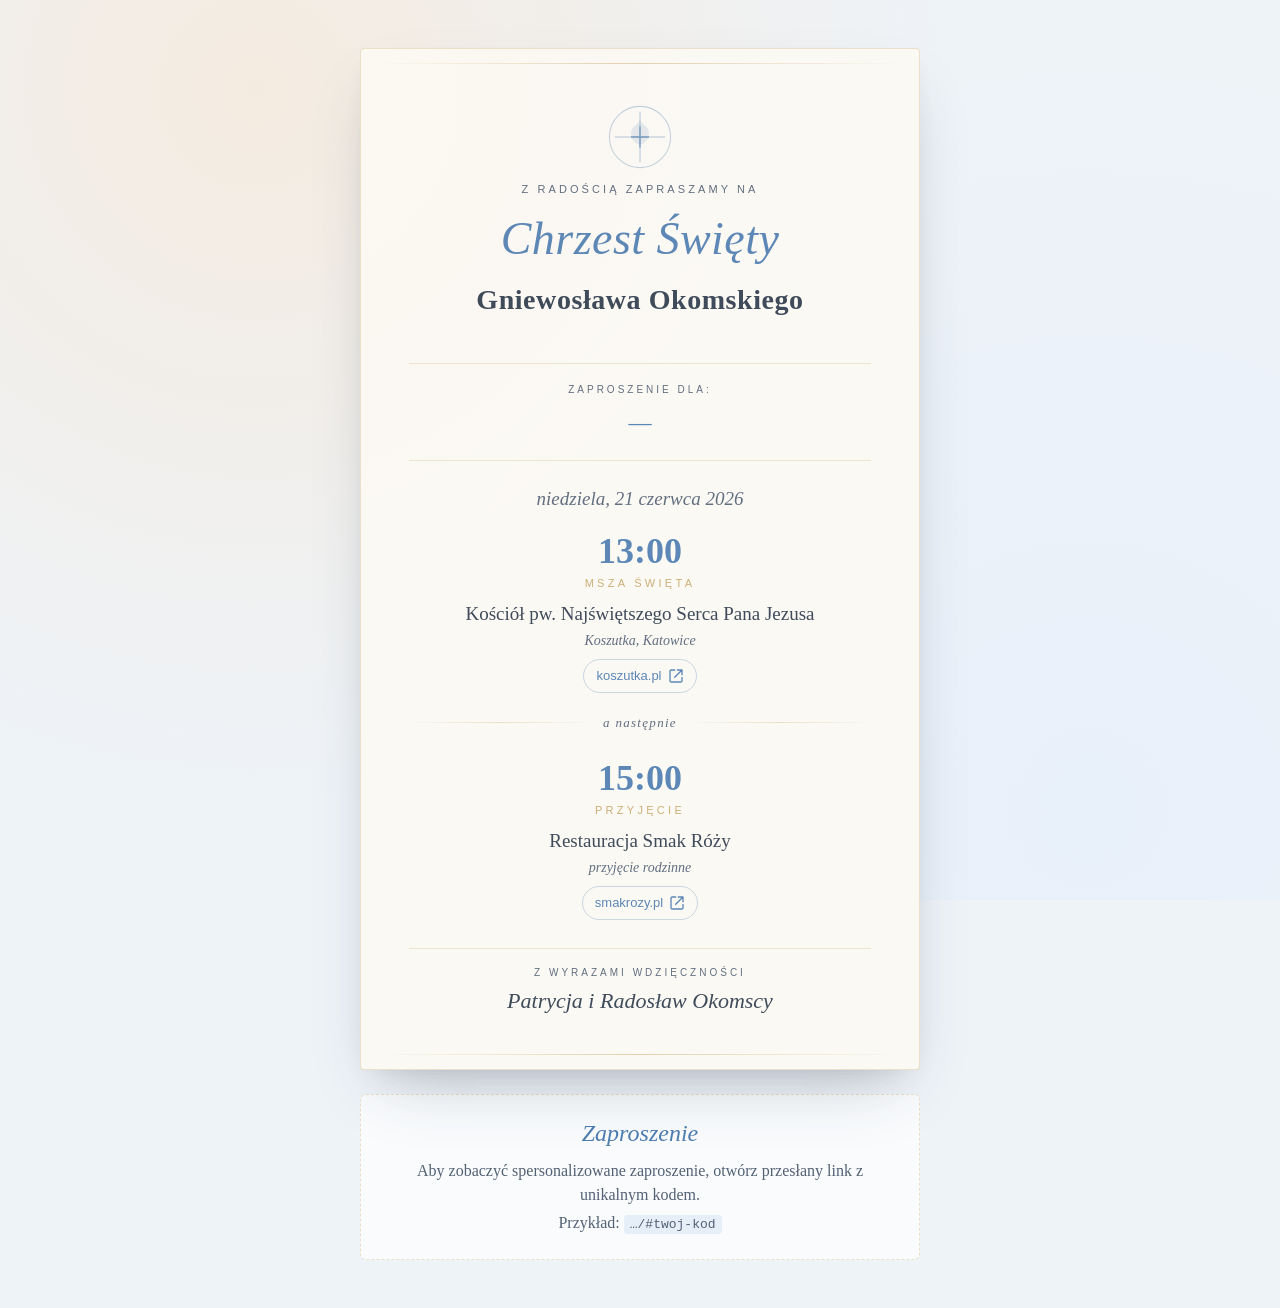
==== index.html @ 3ae0dda0 "Initial commit: PWA invitation for Gniewosław's baptism - Personalized invitation via URL hash - Off" ====
<!DOCTYPE html>
<html lang="pl">
<head>
  <meta charset="UTF-8" />
  <meta name="viewport" content="width=device-width, initial-scale=1.0, viewport-fit=cover" />
  <meta name="theme-color" content="#7aa7d9" />
  <title>Chrzest Gniewosława</title>
  <link rel="manifest" href="manifest.webmanifest" />
  <link rel="icon" type="image/svg+xml" href="icons/icon.svg" />
  <link rel="apple-touch-icon" href="icons/icon.svg" />
  <meta name="apple-mobile-web-app-capable" content="yes" />
  <meta name="apple-mobile-web-app-status-bar-style" content="default" />
  <meta name="apple-mobile-web-app-title" content="Chrzest Gniewosława" />
  <link rel="stylesheet" href="style.css" />
</head>
<body>
  <main class="card" id="card">
    <div class="card__header">
      <div class="ornament" aria-hidden="true">
        <svg viewBox="0 0 80 80" xmlns="http://www.w3.org/2000/svg">
          <circle cx="40" cy="40" r="34" fill="none" stroke="currentColor" stroke-width="1.2" opacity="0.35"/>
          <path d="M40 12 L40 68 M12 40 L68 40" stroke="currentColor" stroke-width="1" opacity="0.5"/>
          <path d="M40 22c-4 6-10 6-10 14s6 12 10 12 10-4 10-12-6-8-10-14z" fill="currentColor" opacity="0.15"/>
          <path d="M40 28v24 M30 40h20" stroke="currentColor" stroke-width="1.5" opacity="0.7"/>
        </svg>
      </div>
      <p class="eyebrow">Z radością zapraszamy na</p>
      <h1 class="title">Chrzest Święty</h1>
      <p class="childname" id="childName">Gniewosława Okomskiego</p>
    </div>

    <section class="greeting" id="greetingBlock">
      <p class="greeting__label">Zaproszenie dla:</p>
      <p class="greeting__names" id="greetingNames">—</p>
    </section>

    <section class="details">
      <div class="detail">
        <p class="detail__date" id="eventDate">niedziela, 21 czerwca 2026</p>
      </div>

      <div class="detail detail--event">
        <p class="detail__time" id="ceremonyTime">13:00</p>
        <p class="detail__kind">Msza Święta</p>
        <p class="detail__place" id="ceremonyPlace">Kościół pw. Najświętszego Serca Pana Jezusa</p>
        <p class="detail__hint" id="ceremonyHint">Koszutka, Katowice</p>
        <a class="detail__link" id="ceremonyLink" href="https://koszutka.pl/" target="_blank" rel="noopener">
          <span>koszutka.pl</span>
          <svg viewBox="0 0 24 24" width="16" height="16" aria-hidden="true"><path d="M14 3h7v7M10 14L21 3M21 14v5a2 2 0 01-2 2H5a2 2 0 01-2-2V5a2 2 0 012-2h5" fill="none" stroke="currentColor" stroke-width="2" stroke-linecap="round" stroke-linejoin="round"/></svg>
        </a>
      </div>

      <div class="divider" aria-hidden="true">
        <span></span><em>a następnie</em><span></span>
      </div>

      <div class="detail detail--event">
        <p class="detail__time" id="receptionTime">15:00</p>
        <p class="detail__kind">Przyjęcie</p>
        <p class="detail__place" id="receptionPlace">Restauracja Smak Róży</p>
        <p class="detail__hint" id="receptionHint">przyjęcie rodzinne</p>
        <a class="detail__link" id="receptionLink" href="https://smakrozy.pl/" target="_blank" rel="noopener">
          <span>smakrozy.pl</span>
          <svg viewBox="0 0 24 24" width="16" height="16" aria-hidden="true"><path d="M14 3h7v7M10 14L21 3M21 14v5a2 2 0 01-2 2H5a2 2 0 01-2-2V5a2 2 0 012-2h5" fill="none" stroke="currentColor" stroke-width="2" stroke-linecap="round" stroke-linejoin="round"/></svg>
        </a>
      </div>
    </section>

    <footer class="card__footer">
      <p class="parents">z wyrazami wdzięczności</p>
      <p class="parents__names" id="parentsNames">Patrycja i Radosław Okomscy</p>
    </footer>
  </main>

  <section class="missing" id="missingBlock" hidden>
    <div class="missing__inner">
      <h2>Zaproszenie</h2>
      <p>Aby zobaczyć spersonalizowane zaproszenie, otwórz przesłany link z unikalnym kodem.</p>
      <p class="missing__hint">Przykład: <code>…/#twoj-kod</code></p>
    </div>
  </section>

  <div class="offline-pill" id="offlinePill" hidden>Tryb offline</div>

  <script src="app.js"></script>
</body>
</html>
---- style.css ----
:root {
  --bg: #eef3f8;
  --bg-grad-a: #f4ebe0;
  --bg-grad-b: #e8f0fa;
  --ink: #2d3a4a;
  --ink-soft: #536174;
  --accent: #7aa7d9;
  --accent-deep: #4d7cb0;
  --gold: #c9a96b;
  --paper: #fdfaf4;
  --paper-edge: rgba(201, 169, 107, 0.35);
  --shadow: 0 30px 60px -25px rgba(45, 58, 74, 0.35),
            0 10px 25px -15px rgba(45, 58, 74, 0.2);
}

* { box-sizing: border-box; }

html, body {
  margin: 0;
  padding: 0;
  min-height: 100%;
}

body {
  font-family: "Cormorant Garamond", "EB Garamond", Georgia, "Times New Roman", serif;
  color: var(--ink);
  background:
    radial-gradient(circle at 20% 10%, var(--bg-grad-a) 0%, transparent 55%),
    radial-gradient(circle at 85% 90%, var(--bg-grad-b) 0%, transparent 55%),
    var(--bg);
  background-attachment: fixed;
  min-height: 100vh;
  display: flex;
  flex-direction: column;
  align-items: center;
  padding: clamp(16px, 4vw, 48px) clamp(12px, 4vw, 32px);
  line-height: 1.5;
  -webkit-font-smoothing: antialiased;
}

.card {
  width: 100%;
  max-width: 560px;
  background: var(--paper);
  border-radius: 4px;
  padding: clamp(28px, 6vw, 52px) clamp(22px, 5vw, 48px);
  box-shadow: var(--shadow);
  border: 1px solid var(--paper-edge);
  position: relative;
  overflow: hidden;
}

.card::before,
.card::after {
  content: "";
  position: absolute;
  left: 16px;
  right: 16px;
  height: 1px;
  background: linear-gradient(90deg, transparent, var(--gold), transparent);
  opacity: 0.55;
}
.card::before { top: 14px; }
.card::after { bottom: 14px; }

.card__header {
  text-align: center;
  padding-bottom: 18px;
}

.ornament {
  color: var(--accent-deep);
  width: 72px;
  height: 72px;
  margin: 0 auto 8px;
}
.ornament svg { width: 100%; height: 100%; display: block; }

.eyebrow {
  font-family: "Helvetica Neue", Arial, sans-serif;
  text-transform: uppercase;
  letter-spacing: 0.28em;
  font-size: 11px;
  color: var(--ink-soft);
  margin: 4px 0 6px;
}

.title {
  font-size: clamp(34px, 7vw, 46px);
  font-weight: 500;
  font-style: italic;
  margin: 0 0 6px;
  color: var(--accent-deep);
  letter-spacing: 0.01em;
}

.childname {
  font-size: clamp(22px, 5vw, 28px);
  font-weight: 600;
  letter-spacing: 0.02em;
  margin: 0;
  color: var(--ink);
}

.greeting {
  text-align: center;
  margin: 24px auto 8px;
  padding: 18px 16px;
  border-top: 1px solid rgba(201, 169, 107, 0.3);
  border-bottom: 1px solid rgba(201, 169, 107, 0.3);
}

.greeting__label {
  font-family: "Helvetica Neue", Arial, sans-serif;
  font-size: 10px;
  text-transform: uppercase;
  letter-spacing: 0.3em;
  color: var(--ink-soft);
  margin: 0 0 6px;
}

.greeting__names {
  font-style: italic;
  font-size: clamp(20px, 4.5vw, 26px);
  margin: 0;
  color: var(--accent-deep);
}

.details { margin-top: 18px; }

.detail {
  text-align: center;
  padding: 6px 0;
}

.detail--event { padding: 14px 0 6px; }

.detail__date {
  font-size: clamp(16px, 3.8vw, 19px);
  font-style: italic;
  color: var(--ink-soft);
  margin: 0;
}

.detail__time {
  font-size: clamp(28px, 6vw, 36px);
  font-weight: 600;
  color: var(--accent-deep);
  margin: 0;
  line-height: 1;
}

.detail__kind {
  font-family: "Helvetica Neue", Arial, sans-serif;
  font-size: 11px;
  letter-spacing: 0.3em;
  text-transform: uppercase;
  color: var(--gold);
  margin: 6px 0 8px;
}

.detail__place {
  font-size: clamp(16px, 3.8vw, 19px);
  margin: 0;
  color: var(--ink);
}

.detail__hint {
  font-size: 14px;
  color: var(--ink-soft);
  font-style: italic;
  margin: 2px 0 8px;
}

.detail__link {
  display: inline-flex;
  align-items: center;
  gap: 6px;
  font-family: "Helvetica Neue", Arial, sans-serif;
  font-size: 13px;
  color: var(--accent-deep);
  text-decoration: none;
  padding: 6px 12px;
  border: 1px solid rgba(77, 124, 176, 0.3);
  border-radius: 999px;
  transition: background 0.2s, color 0.2s;
}
.detail__link:hover {
  background: var(--accent);
  color: #fff;
  border-color: var(--accent);
}

.divider {
  display: flex;
  align-items: center;
  gap: 12px;
  margin: 14px 0;
  color: var(--ink-soft);
}
.divider span {
  flex: 1;
  height: 1px;
  background: linear-gradient(90deg, transparent, var(--paper-edge), transparent);
}
.divider em {
  font-style: italic;
  font-size: 13px;
  letter-spacing: 0.1em;
  color: var(--ink-soft);
}

.card__footer {
  margin-top: 22px;
  text-align: center;
  padding-top: 16px;
  border-top: 1px solid rgba(201, 169, 107, 0.3);
}

.parents {
  font-family: "Helvetica Neue", Arial, sans-serif;
  font-size: 10px;
  text-transform: uppercase;
  letter-spacing: 0.3em;
  color: var(--ink-soft);
  margin: 0 0 4px;
}

.parents__names {
  font-style: italic;
  font-size: clamp(18px, 4vw, 22px);
  margin: 0;
  color: var(--ink);
}

.missing {
  width: 100%;
  max-width: 560px;
  margin-top: 24px;
  padding: 20px;
  background: rgba(255, 255, 255, 0.65);
  border: 1px dashed var(--paper-edge);
  border-radius: 6px;
  text-align: center;
}
.missing h2 {
  font-style: italic;
  font-weight: 500;
  margin: 0 0 8px;
  color: var(--accent-deep);
}
.missing p { margin: 4px 0; color: var(--ink-soft); }
.missing code {
  background: rgba(122, 167, 217, 0.15);
  padding: 2px 6px;
  border-radius: 4px;
  font-size: 13px;
}

.offline-pill {
  position: fixed;
  top: 12px;
  right: 12px;
  background: rgba(45, 58, 74, 0.85);
  color: #fff;
  font-family: "Helvetica Neue", Arial, sans-serif;
  font-size: 11px;
  letter-spacing: 0.15em;
  text-transform: uppercase;
  padding: 6px 10px;
  border-radius: 999px;
  backdrop-filter: blur(6px);
  z-index: 10;
}

body.personalized .missing { display: none; }
body:not(.personalized) .card { opacity: 0.9; }

@media (prefers-color-scheme: dark) {
  :root {
    --bg: #1a212b;
    --bg-grad-a: #2a2b36;
    --bg-grad-b: #1f2a38;
    --paper: #f8f2e7;
  }
}

@media print {
  body { background: #fff; }
  .offline-pill, .missing { display: none !important; }
  .card { box-shadow: none; border: 1px solid #ccc; }
}
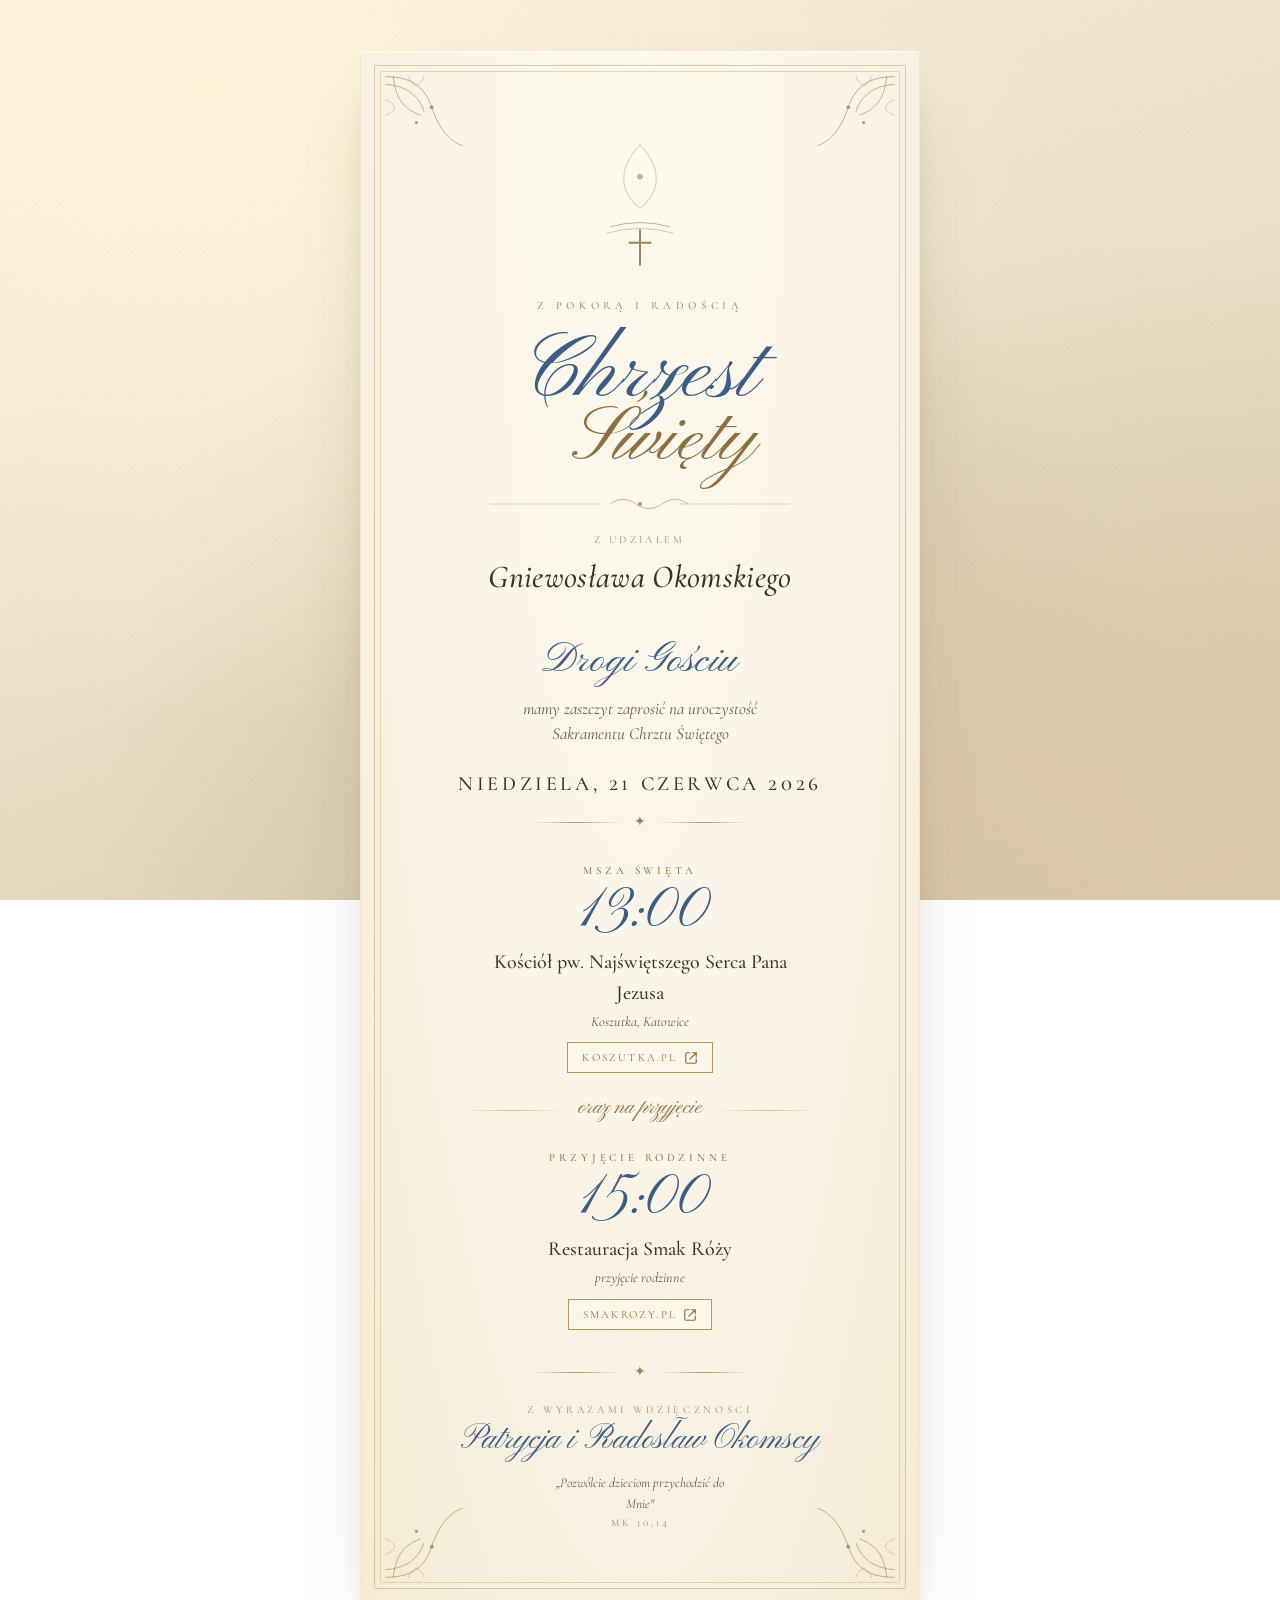
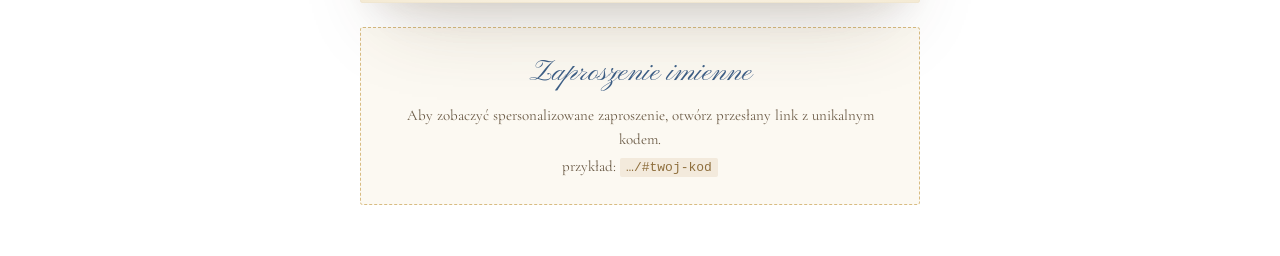
==== commit 9ff6b86e: "Elegant baptism card redesign - Pinyon Script calligraphy for main titles and greeting - Cormorant G" ====
--- a/index.html
+++ b/index.html
@@ -3,7 +3,7 @@
 <head>
   <meta charset="UTF-8" />
   <meta name="viewport" content="width=device-width, initial-scale=1.0, viewport-fit=cover" />
-  <meta name="theme-color" content="#7aa7d9" />
+  <meta name="theme-color" content="#eadfc8" />
   <title>Chrzest Gniewosława</title>
   <link rel="manifest" href="manifest.webmanifest" />
   <link rel="icon" type="image/svg+xml" href="icons/icon.svg" />
@@ -11,76 +11,142 @@
   <meta name="apple-mobile-web-app-capable" content="yes" />
   <meta name="apple-mobile-web-app-status-bar-style" content="default" />
   <meta name="apple-mobile-web-app-title" content="Chrzest Gniewosława" />
+
+  <link rel="preconnect" href="https://fonts.googleapis.com" />
+  <link rel="preconnect" href="https://fonts.gstatic.com" crossorigin />
+  <link
+    href="https://fonts.googleapis.com/css2?family=Cormorant+Garamond:ital,wght@0,300;0,400;0,500;0,600;1,400;1,500&family=Pinyon+Script&family=Cormorant+SC:wght@400;500;600&display=swap"
+    rel="stylesheet"
+  />
+
   <link rel="stylesheet" href="style.css" />
 </head>
 <body>
-  <main class="card" id="card">
-    <div class="card__header">
-      <div class="ornament" aria-hidden="true">
-        <svg viewBox="0 0 80 80" xmlns="http://www.w3.org/2000/svg">
-          <circle cx="40" cy="40" r="34" fill="none" stroke="currentColor" stroke-width="1.2" opacity="0.35"/>
-          <path d="M40 12 L40 68 M12 40 L68 40" stroke="currentColor" stroke-width="1" opacity="0.5"/>
-          <path d="M40 22c-4 6-10 6-10 14s6 12 10 12 10-4 10-12-6-8-10-14z" fill="currentColor" opacity="0.15"/>
-          <path d="M40 28v24 M30 40h20" stroke="currentColor" stroke-width="1.5" opacity="0.7"/>
+  <main class="invitation">
+    <article class="card" id="card">
+      <svg class="corner corner--tl" viewBox="0 0 120 120" aria-hidden="true">
+        <use href="#corner-flourish"/>
+      </svg>
+      <svg class="corner corner--tr" viewBox="0 0 120 120" aria-hidden="true">
+        <use href="#corner-flourish"/>
+      </svg>
+      <svg class="corner corner--bl" viewBox="0 0 120 120" aria-hidden="true">
+        <use href="#corner-flourish"/>
+      </svg>
+      <svg class="corner corner--br" viewBox="0 0 120 120" aria-hidden="true">
+        <use href="#corner-flourish"/>
+      </svg>
+
+      <header class="card__header">
+        <svg class="monogram" viewBox="0 0 140 180" aria-hidden="true">
+          <g fill="none" stroke="currentColor" stroke-width="1.2" stroke-linecap="round">
+            <path d="M70 12 C 44 38, 44 68, 70 88 C 96 68, 96 38, 70 12 Z" opacity="0.35"/>
+            <circle cx="70" cy="50" r="3" fill="currentColor" opacity="0.5"/>
+            <path d="M35 110 Q 70 100 105 110" opacity="0.5"/>
+            <path d="M30 118 Q 70 106 110 118" opacity="0.35"/>
+          </g>
+          <g transform="translate(70 135)" fill="currentColor" opacity="0.85">
+            <rect x="-1.2" y="-22" width="2.4" height="44" rx="1"/>
+            <rect x="-14" y="-7" width="28" height="2.4" rx="1"/>
+          </g>
         </svg>
-      </div>
-      <p class="eyebrow">Z radością zapraszamy na</p>
-      <h1 class="title">Chrzest Święty</h1>
-      <p class="childname" id="childName">Gniewosława Okomskiego</p>
-    </div>
+        <p class="eyebrow">z pokorą i radością</p>
+        <h1 class="title">
+          <span class="title__line1">Chrzest</span>
+          <span class="title__line2">Święty</span>
+        </h1>
+        <div class="filigree" aria-hidden="true">
+          <svg viewBox="0 0 300 24">
+            <path d="M0 12 H110 M190 12 H300" stroke="currentColor" stroke-width="0.8" fill="none" opacity="0.55"/>
+            <path d="M120 12 C 128 6, 138 6, 146 12 C 154 18, 164 18, 172 12 C 180 6, 190 6, 198 12" stroke="currentColor" stroke-width="0.8" fill="none" opacity="0.8"/>
+            <circle cx="150" cy="12" r="2" fill="currentColor"/>
+          </svg>
+        </div>
+        <p class="childname">
+          <span class="childname__label">z udziałem</span>
+          <span class="childname__name" id="childName">Gniewosława Okomskiego</span>
+        </p>
+      </header>
 
-    <section class="greeting" id="greetingBlock">
-      <p class="greeting__label">Zaproszenie dla:</p>
-      <p class="greeting__names" id="greetingNames">—</p>
-    </section>
+      <section class="greeting" id="greetingBlock">
+        <p class="greeting__script" id="greetingText">—</p>
+        <p class="greeting__subtitle">mamy zaszczyt zaprosić na uroczystość Sakramentu Chrztu Świętego</p>
+      </section>
 
-    <section class="details">
-      <div class="detail">
+      <section class="details">
         <p class="detail__date" id="eventDate">niedziela, 21 czerwca 2026</p>
-      </div>
 
-      <div class="detail detail--event">
-        <p class="detail__time" id="ceremonyTime">13:00</p>
-        <p class="detail__kind">Msza Święta</p>
-        <p class="detail__place" id="ceremonyPlace">Kościół pw. Najświętszego Serca Pana Jezusa</p>
-        <p class="detail__hint" id="ceremonyHint">Koszutka, Katowice</p>
-        <a class="detail__link" id="ceremonyLink" href="https://koszutka.pl/" target="_blank" rel="noopener">
-          <span>koszutka.pl</span>
-          <svg viewBox="0 0 24 24" width="16" height="16" aria-hidden="true"><path d="M14 3h7v7M10 14L21 3M21 14v5a2 2 0 01-2 2H5a2 2 0 01-2-2V5a2 2 0 012-2h5" fill="none" stroke="currentColor" stroke-width="2" stroke-linecap="round" stroke-linejoin="round"/></svg>
-        </a>
-      </div>
+        <div class="card__ornament-row" aria-hidden="true">
+          <span class="card__ornament-line"></span>
+          <span class="card__ornament-mark">✦</span>
+          <span class="card__ornament-line"></span>
+        </div>
 
-      <div class="divider" aria-hidden="true">
-        <span></span><em>a następnie</em><span></span>
-      </div>
+        <div class="detail detail--event">
+          <p class="detail__kind">Msza Święta</p>
+          <p class="detail__time" id="ceremonyTime">13:00</p>
+          <p class="detail__place" id="ceremonyPlace">Kościół pw. Najświętszego Serca Pana Jezusa</p>
+          <p class="detail__hint" id="ceremonyHint">Koszutka, Katowice</p>
+          <a class="detail__link" id="ceremonyLink" href="https://koszutka.pl/" target="_blank" rel="noopener">
+            <span>koszutka.pl</span>
+            <svg viewBox="0 0 24 24" width="14" height="14" aria-hidden="true"><path d="M14 3h7v7M10 14L21 3M21 14v5a2 2 0 01-2 2H5a2 2 0 01-2-2V5a2 2 0 012-2h5" fill="none" stroke="currentColor" stroke-width="2" stroke-linecap="round" stroke-linejoin="round"/></svg>
+          </a>
+        </div>
 
-      <div class="detail detail--event">
-        <p class="detail__time" id="receptionTime">15:00</p>
-        <p class="detail__kind">Przyjęcie</p>
-        <p class="detail__place" id="receptionPlace">Restauracja Smak Róży</p>
-        <p class="detail__hint" id="receptionHint">przyjęcie rodzinne</p>
-        <a class="detail__link" id="receptionLink" href="https://smakrozy.pl/" target="_blank" rel="noopener">
-          <span>smakrozy.pl</span>
-          <svg viewBox="0 0 24 24" width="16" height="16" aria-hidden="true"><path d="M14 3h7v7M10 14L21 3M21 14v5a2 2 0 01-2 2H5a2 2 0 01-2-2V5a2 2 0 012-2h5" fill="none" stroke="currentColor" stroke-width="2" stroke-linecap="round" stroke-linejoin="round"/></svg>
-        </a>
+        <div class="divider" aria-hidden="true">
+          <span></span><em>oraz na przyjęcie</em><span></span>
+        </div>
+
+        <div class="detail detail--event">
+          <p class="detail__kind">Przyjęcie rodzinne</p>
+          <p class="detail__time" id="receptionTime">15:00</p>
+          <p class="detail__place" id="receptionPlace">Restauracja Smak Róży</p>
+          <p class="detail__hint" id="receptionHint">poczęstunek i wspólna celebracja</p>
+          <a class="detail__link" id="receptionLink" href="https://smakrozy.pl/" target="_blank" rel="noopener">
+            <span>smakrozy.pl</span>
+            <svg viewBox="0 0 24 24" width="14" height="14" aria-hidden="true"><path d="M14 3h7v7M10 14L21 3M21 14v5a2 2 0 01-2 2H5a2 2 0 01-2-2V5a2 2 0 012-2h5" fill="none" stroke="currentColor" stroke-width="2" stroke-linecap="round" stroke-linejoin="round"/></svg>
+          </a>
+        </div>
+      </section>
+
+      <footer class="card__footer">
+        <div class="card__ornament-row" aria-hidden="true">
+          <span class="card__ornament-line"></span>
+          <span class="card__ornament-mark">✦</span>
+          <span class="card__ornament-line"></span>
+        </div>
+        <p class="parents__label">z wyrazami wdzięczności</p>
+        <p class="parents__names" id="parentsNames">Patrycja i Radosław Okomscy</p>
+        <p class="parents__verse">„Pozwólcie dzieciom przychodzić do Mnie" <span class="parents__ref">Mk 10,14</span></p>
+      </footer>
+    </article>
+
+    <section class="missing" id="missingBlock" hidden>
+      <div class="missing__inner">
+        <h2>Zaproszenie imienne</h2>
+        <p>Aby zobaczyć spersonalizowane zaproszenie, otwórz przesłany link z unikalnym kodem.</p>
+        <p class="missing__hint">przykład: <code>…/#twoj-kod</code></p>
       </div>
     </section>
-
-    <footer class="card__footer">
-      <p class="parents">z wyrazami wdzięczności</p>
-      <p class="parents__names" id="parentsNames">Patrycja i Radosław Okomscy</p>
-    </footer>
   </main>
 
-  <section class="missing" id="missingBlock" hidden>
-    <div class="missing__inner">
-      <h2>Zaproszenie</h2>
-      <p>Aby zobaczyć spersonalizowane zaproszenie, otwórz przesłany link z unikalnym kodem.</p>
-      <p class="missing__hint">Przykład: <code>…/#twoj-kod</code></p>
-    </div>
-  </section>
+  <div class="offline-pill" id="offlinePill" hidden>tryb offline</div>
 
-  <div class="offline-pill" id="offlinePill" hidden>Tryb offline</div>
+  <svg width="0" height="0" style="position:absolute" aria-hidden="true">
+    <defs>
+      <symbol id="corner-flourish" viewBox="0 0 120 120">
+        <g fill="none" stroke="currentColor" stroke-width="0.9" stroke-linecap="round">
+          <path d="M10 10 C 40 10, 60 20, 70 50 C 80 80, 95 95, 110 100"/>
+          <path d="M10 20 C 35 22, 52 32, 60 55"/>
+          <path d="M20 10 C 22 35, 32 52, 55 60"/>
+          <circle cx="70" cy="50" r="2" fill="currentColor"/>
+          <circle cx="50" cy="70" r="1.5" fill="currentColor"/>
+          <path d="M10 40 Q 18 42, 22 50 Q 18 58, 10 60" opacity="0.6"/>
+          <path d="M40 10 Q 42 18, 50 22 Q 58 18, 60 10" opacity="0.6"/>
+        </g>
+      </symbol>
+    </defs>
+  </svg>
 
   <script src="app.js"></script>
 </body>
--- a/style.css
+++ b/style.css
@@ -1,292 +1,453 @@
 :root {
-  --bg: #eef3f8;
-  --bg-grad-a: #f4ebe0;
-  --bg-grad-b: #e8f0fa;
-  --ink: #2d3a4a;
-  --ink-soft: #536174;
-  --accent: #7aa7d9;
-  --accent-deep: #4d7cb0;
-  --gold: #c9a96b;
-  --paper: #fdfaf4;
-  --paper-edge: rgba(201, 169, 107, 0.35);
-  --shadow: 0 30px 60px -25px rgba(45, 58, 74, 0.35),
-            0 10px 25px -15px rgba(45, 58, 74, 0.2);
+  --paper: #fbf5e9;
+  --paper-edge: #f0e6d0;
+  --paper-shadow: rgba(76, 56, 28, 0.22);
+  --ink: #3b3227;
+  --ink-soft: #6b5b46;
+  --ink-faint: #9b8b72;
+  --gold: #b9955c;
+  --gold-deep: #8f6f3d;
+  --gold-light: #d8bc82;
+  --accent: #6d8cb5;
+  --accent-deep: #3c5e86;
+  --stage-a: #d8c9a8;
+  --stage-b: #eadfc8;
+  --stage-c: #f5ecd8;
+
+  --font-script: "Pinyon Script", "Great Vibes", "Allura", "Segoe Script", cursive;
+  --font-serif: "Cormorant Garamond", "EB Garamond", Georgia, "Times New Roman", serif;
+  --font-smallcaps: "Cormorant SC", "Cormorant Garamond", Georgia, serif;
 }
 
 * { box-sizing: border-box; }
 
-html, body {
-  margin: 0;
-  padding: 0;
-  min-height: 100%;
-}
+html, body { margin: 0; padding: 0; min-height: 100%; }
 
 body {
-  font-family: "Cormorant Garamond", "EB Garamond", Georgia, "Times New Roman", serif;
+  font-family: var(--font-serif);
   color: var(--ink);
   background:
-    radial-gradient(circle at 20% 10%, var(--bg-grad-a) 0%, transparent 55%),
-    radial-gradient(circle at 85% 90%, var(--bg-grad-b) 0%, transparent 55%),
-    var(--bg);
+    radial-gradient(ellipse at 15% 12%, rgba(255, 244, 218, 0.9) 0%, transparent 55%),
+    radial-gradient(ellipse at 85% 88%, rgba(217, 198, 165, 0.7) 0%, transparent 50%),
+    radial-gradient(ellipse at 50% 100%, rgba(169, 148, 110, 0.3) 0%, transparent 60%),
+    linear-gradient(160deg, var(--stage-c) 0%, var(--stage-b) 50%, var(--stage-a) 100%);
   background-attachment: fixed;
   min-height: 100vh;
   display: flex;
   flex-direction: column;
   align-items: center;
-  padding: clamp(16px, 4vw, 48px) clamp(12px, 4vw, 32px);
-  line-height: 1.5;
+  justify-content: flex-start;
+  padding: clamp(16px, 4vw, 56px) clamp(12px, 4vw, 36px);
+  line-height: 1.55;
   -webkit-font-smoothing: antialiased;
+  font-size: 17px;
+}
+
+body::before {
+  content: "";
+  position: fixed;
+  inset: 0;
+  pointer-events: none;
+  background-image:
+    radial-gradient(rgba(120, 90, 50, 0.04) 1px, transparent 1px),
+    radial-gradient(rgba(120, 90, 50, 0.03) 1px, transparent 1px);
+  background-size: 24px 24px, 18px 18px;
+  background-position: 0 0, 12px 12px;
+  mix-blend-mode: multiply;
+  opacity: 0.5;
+  z-index: 0;
+}
+
+.invitation {
+  position: relative;
+  z-index: 1;
+  width: 100%;
+  display: flex;
+  flex-direction: column;
+  align-items: center;
 }
 
 .card {
+  position: relative;
   width: 100%;
   max-width: 560px;
-  background: var(--paper);
-  border-radius: 4px;
-  padding: clamp(28px, 6vw, 52px) clamp(22px, 5vw, 48px);
-  box-shadow: var(--shadow);
-  border: 1px solid var(--paper-edge);
-  position: relative;
+  background:
+    radial-gradient(ellipse at 50% 0%, #fdf9ed 0%, var(--paper) 45%, #f4ead4 100%);
+  border-radius: 3px;
+  padding: clamp(44px, 8vw, 72px) clamp(28px, 7vw, 60px);
+  box-shadow:
+    0 1px 0 rgba(255, 255, 255, 0.9) inset,
+    0 0 0 1px var(--paper-edge) inset,
+    0 40px 80px -30px var(--paper-shadow),
+    0 18px 40px -20px rgba(76, 56, 28, 0.18);
   overflow: hidden;
 }
 
-.card::before,
+.card::before {
+  content: "";
+  position: absolute;
+  inset: 14px;
+  border: 1px solid var(--gold);
+  opacity: 0.45;
+  pointer-events: none;
+  border-radius: 2px;
+}
 .card::after {
   content: "";
   position: absolute;
-  left: 16px;
-  right: 16px;
+  inset: 20px;
+  border: 0.5px solid var(--gold-light);
+  opacity: 0.55;
+  pointer-events: none;
+  border-radius: 1px;
+}
+
+.corner {
+  position: absolute;
+  width: clamp(56px, 12vw, 92px);
+  height: clamp(56px, 12vw, 92px);
+  color: var(--gold-deep);
+  opacity: 0.75;
+  pointer-events: none;
+}
+.corner--tl { top: 18px; left: 18px; }
+.corner--tr { top: 18px; right: 18px; transform: scaleX(-1); }
+.corner--bl { bottom: 18px; left: 18px; transform: scaleY(-1); }
+.corner--br { bottom: 18px; right: 18px; transform: scale(-1, -1); }
+
+.card__header {
+  text-align: center;
+  padding-top: 12px;
+  padding-bottom: 8px;
+  position: relative;
+}
+
+.monogram {
+  width: clamp(84px, 18vw, 120px);
+  height: clamp(104px, 22vw, 150px);
+  color: var(--gold-deep);
+  margin: 0 auto 12px;
+  display: block;
+}
+
+.eyebrow {
+  font-family: var(--font-smallcaps);
+  text-transform: uppercase;
+  letter-spacing: 0.42em;
+  font-size: 11px;
+  color: var(--ink-faint);
+  margin: 4px 0 18px;
+  font-weight: 500;
+}
+
+.title {
+  margin: 0;
+  line-height: 0.95;
+  display: flex;
+  flex-direction: column;
+  align-items: center;
+  gap: 2px;
+}
+
+.title__line1,
+.title__line2 {
+  font-family: var(--font-script);
+  font-weight: 400;
+  color: var(--accent-deep);
+  font-size: clamp(58px, 13vw, 90px);
+  letter-spacing: 0.01em;
+  text-shadow: 0 1px 0 rgba(255, 255, 255, 0.5);
+}
+.title__line2 {
+  margin-top: -16px;
+  margin-left: 48px;
+  font-size: clamp(50px, 11vw, 78px);
+  color: var(--gold-deep);
+}
+
+.filigree {
+  width: min(300px, 80%);
+  margin: 14px auto 16px;
+  color: var(--gold);
+}
+.filigree svg { width: 100%; height: auto; display: block; }
+
+.childname {
+  margin: 4px 0 0;
+  display: flex;
+  flex-direction: column;
+  align-items: center;
+  gap: 4px;
+}
+
+.childname__label {
+  font-family: var(--font-smallcaps);
+  text-transform: uppercase;
+  letter-spacing: 0.32em;
+  font-size: 10.5px;
+  color: var(--ink-faint);
+}
+
+.childname__name {
+  font-family: var(--font-serif);
+  font-style: italic;
+  font-weight: 500;
+  font-size: clamp(24px, 5.5vw, 32px);
+  color: var(--ink);
+  letter-spacing: 0.01em;
+}
+
+.greeting {
+  text-align: center;
+  margin: 28px auto 10px;
+  padding: 0 8px;
+}
+
+.greeting__script {
+  font-family: var(--font-script);
+  font-weight: 400;
+  font-size: clamp(30px, 7vw, 42px);
+  color: var(--accent-deep);
+  line-height: 1.1;
+  margin: 0 0 12px;
+  letter-spacing: 0.01em;
+}
+
+.greeting__subtitle {
+  font-family: var(--font-serif);
+  font-style: italic;
+  font-size: clamp(15px, 3.5vw, 17px);
+  color: var(--ink-soft);
+  margin: 0;
+  max-width: 38ch;
+  margin-inline: auto;
+  line-height: 1.5;
+}
+
+.details {
+  margin-top: 22px;
+  text-align: center;
+}
+
+.detail__date {
+  font-family: var(--font-smallcaps);
+  font-size: clamp(17px, 4vw, 20px);
+  letter-spacing: 0.18em;
+  text-transform: uppercase;
+  color: var(--ink);
+  margin: 0 0 6px;
+  font-weight: 500;
+}
+
+.card__ornament-row {
+  display: flex;
+  align-items: center;
+  justify-content: center;
+  gap: 14px;
+  margin: 12px 0 18px;
+  color: var(--gold);
+}
+.card__ornament-line {
+  width: min(90px, 20%);
   height: 1px;
   background: linear-gradient(90deg, transparent, var(--gold), transparent);
-  opacity: 0.55;
-}
-.card::before { top: 14px; }
-.card::after { bottom: 14px; }
-
-.card__header {
-  text-align: center;
-  padding-bottom: 18px;
-}
-
-.ornament {
+}
+.card__ornament-mark {
+  font-size: 14px;
+  color: var(--gold-deep);
+  opacity: 0.85;
+  transform: translateY(-1px);
+}
+
+.detail { padding: 4px 0; }
+.detail--event { padding: 10px 0 8px; }
+
+.detail__kind {
+  font-family: var(--font-smallcaps);
+  font-size: 11px;
+  letter-spacing: 0.35em;
+  text-transform: uppercase;
+  color: var(--gold-deep);
+  margin: 0 0 6px;
+  font-weight: 500;
+}
+
+.detail__time {
+  font-family: var(--font-script);
+  font-size: clamp(40px, 9vw, 56px);
   color: var(--accent-deep);
-  width: 72px;
-  height: 72px;
-  margin: 0 auto 8px;
-}
-.ornament svg { width: 100%; height: 100%; display: block; }
-
-.eyebrow {
-  font-family: "Helvetica Neue", Arial, sans-serif;
-  text-transform: uppercase;
-  letter-spacing: 0.28em;
-  font-size: 11px;
-  color: var(--ink-soft);
-  margin: 4px 0 6px;
-}
-
-.title {
-  font-size: clamp(34px, 7vw, 46px);
+  margin: 0 0 2px;
+  line-height: 1;
+  font-weight: 400;
+}
+
+.detail__place {
+  font-family: var(--font-serif);
+  font-size: clamp(17px, 4vw, 20px);
   font-weight: 500;
+  color: var(--ink);
+  margin: 6px 0 2px;
+  max-width: 32ch;
+  margin-inline: auto;
+}
+
+.detail__hint {
+  font-family: var(--font-serif);
   font-style: italic;
-  margin: 0 0 6px;
-  color: var(--accent-deep);
-  letter-spacing: 0.01em;
-}
-
-.childname {
-  font-size: clamp(22px, 5vw, 28px);
-  font-weight: 600;
-  letter-spacing: 0.02em;
-  margin: 0;
-  color: var(--ink);
-}
-
-.greeting {
-  text-align: center;
-  margin: 24px auto 8px;
-  padding: 18px 16px;
-  border-top: 1px solid rgba(201, 169, 107, 0.3);
-  border-bottom: 1px solid rgba(201, 169, 107, 0.3);
-}
-
-.greeting__label {
-  font-family: "Helvetica Neue", Arial, sans-serif;
-  font-size: 10px;
-  text-transform: uppercase;
-  letter-spacing: 0.3em;
-  color: var(--ink-soft);
-  margin: 0 0 6px;
-}
-
-.greeting__names {
-  font-style: italic;
-  font-size: clamp(20px, 4.5vw, 26px);
-  margin: 0;
-  color: var(--accent-deep);
-}
-
-.details { margin-top: 18px; }
-
-.detail {
-  text-align: center;
-  padding: 6px 0;
-}
-
-.detail--event { padding: 14px 0 6px; }
-
-.detail__date {
-  font-size: clamp(16px, 3.8vw, 19px);
-  font-style: italic;
-  color: var(--ink-soft);
-  margin: 0;
-}
-
-.detail__time {
-  font-size: clamp(28px, 6vw, 36px);
-  font-weight: 600;
-  color: var(--accent-deep);
-  margin: 0;
-  line-height: 1;
-}
-
-.detail__kind {
-  font-family: "Helvetica Neue", Arial, sans-serif;
-  font-size: 11px;
-  letter-spacing: 0.3em;
-  text-transform: uppercase;
-  color: var(--gold);
-  margin: 6px 0 8px;
-}
-
-.detail__place {
-  font-size: clamp(16px, 3.8vw, 19px);
-  margin: 0;
-  color: var(--ink);
-}
-
-.detail__hint {
   font-size: 14px;
   color: var(--ink-soft);
-  font-style: italic;
-  margin: 2px 0 8px;
+  margin: 0 0 10px;
 }
 
 .detail__link {
   display: inline-flex;
   align-items: center;
   gap: 6px;
-  font-family: "Helvetica Neue", Arial, sans-serif;
-  font-size: 13px;
-  color: var(--accent-deep);
+  font-family: var(--font-smallcaps);
+  font-size: 11px;
+  letter-spacing: 0.2em;
+  text-transform: uppercase;
+  color: var(--gold-deep);
   text-decoration: none;
-  padding: 6px 12px;
-  border: 1px solid rgba(77, 124, 176, 0.3);
-  border-radius: 999px;
-  transition: background 0.2s, color 0.2s;
-}
-.detail__link:hover {
-  background: var(--accent);
-  color: #fff;
-  border-color: var(--accent);
+  padding: 6px 14px;
+  border: 1px solid var(--gold);
+  border-radius: 0;
+  background: rgba(255, 250, 235, 0.4);
+  transition: background 0.25s, color 0.25s;
+}
+.detail__link:hover,
+.detail__link:focus {
+  background: var(--gold-deep);
+  color: var(--paper);
+  border-color: var(--gold-deep);
 }
 
 .divider {
   display: flex;
   align-items: center;
-  gap: 12px;
-  margin: 14px 0;
-  color: var(--ink-soft);
+  gap: 14px;
+  margin: 16px auto;
+  max-width: 80%;
 }
 .divider span {
   flex: 1;
   height: 1px;
-  background: linear-gradient(90deg, transparent, var(--paper-edge), transparent);
+  background: linear-gradient(90deg, transparent, var(--gold-light), transparent);
 }
 .divider em {
+  font-family: var(--font-script);
+  font-style: normal;
+  font-size: 22px;
+  color: var(--gold-deep);
+  line-height: 1;
+  padding-bottom: 4px;
+}
+
+.card__footer {
+  margin-top: 24px;
+  text-align: center;
+}
+
+.parents__label {
+  font-family: var(--font-smallcaps);
+  font-size: 10.5px;
+  text-transform: uppercase;
+  letter-spacing: 0.35em;
+  color: var(--ink-faint);
+  margin: 4px 0 4px;
+}
+
+.parents__names {
+  font-family: var(--font-script);
+  font-size: clamp(26px, 6vw, 34px);
+  color: var(--accent-deep);
+  margin: 0 0 14px;
+  line-height: 1.1;
+}
+
+.parents__verse {
+  font-family: var(--font-serif);
   font-style: italic;
-  font-size: 13px;
-  letter-spacing: 0.1em;
+  font-size: 13.5px;
   color: var(--ink-soft);
-}
-
-.card__footer {
-  margin-top: 22px;
-  text-align: center;
-  padding-top: 16px;
-  border-top: 1px solid rgba(201, 169, 107, 0.3);
-}
-
-.parents {
-  font-family: "Helvetica Neue", Arial, sans-serif;
+  margin: 10px auto 0;
+  max-width: 32ch;
+  line-height: 1.5;
+}
+
+.parents__ref {
+  display: block;
+  font-family: var(--font-smallcaps);
+  font-style: normal;
   font-size: 10px;
-  text-transform: uppercase;
   letter-spacing: 0.3em;
-  color: var(--ink-soft);
-  margin: 0 0 4px;
-}
-
-.parents__names {
-  font-style: italic;
-  font-size: clamp(18px, 4vw, 22px);
-  margin: 0;
-  color: var(--ink);
+  text-transform: uppercase;
+  color: var(--ink-faint);
+  margin-top: 2px;
 }
 
 .missing {
   width: 100%;
   max-width: 560px;
   margin-top: 24px;
-  padding: 20px;
-  background: rgba(255, 255, 255, 0.65);
-  border: 1px dashed var(--paper-edge);
-  border-radius: 6px;
+  padding: 22px 24px;
+  background: rgba(251, 245, 233, 0.6);
+  border: 1px dashed var(--gold-light);
+  border-radius: 3px;
   text-align: center;
 }
 .missing h2 {
-  font-style: italic;
-  font-weight: 500;
+  font-family: var(--font-script);
+  font-weight: 400;
+  font-size: 30px;
   margin: 0 0 8px;
   color: var(--accent-deep);
 }
-.missing p { margin: 4px 0; color: var(--ink-soft); }
+.missing p { margin: 4px 0; color: var(--ink-soft); font-size: 15px; }
 .missing code {
-  background: rgba(122, 167, 217, 0.15);
+  background: rgba(185, 149, 92, 0.15);
   padding: 2px 6px;
-  border-radius: 4px;
+  border-radius: 2px;
   font-size: 13px;
+  font-family: ui-monospace, Consolas, monospace;
+  color: var(--gold-deep);
 }
 
 .offline-pill {
   position: fixed;
-  top: 12px;
-  right: 12px;
-  background: rgba(45, 58, 74, 0.85);
-  color: #fff;
-  font-family: "Helvetica Neue", Arial, sans-serif;
-  font-size: 11px;
-  letter-spacing: 0.15em;
-  text-transform: uppercase;
-  padding: 6px 10px;
-  border-radius: 999px;
+  top: 14px;
+  right: 14px;
+  background: rgba(59, 50, 39, 0.85);
+  color: var(--paper);
+  font-family: var(--font-smallcaps);
+  font-size: 10.5px;
+  letter-spacing: 0.25em;
+  text-transform: uppercase;
+  padding: 6px 12px;
+  border-radius: 2px;
   backdrop-filter: blur(6px);
   z-index: 10;
+  border: 1px solid rgba(255, 255, 255, 0.1);
 }
 
 body.personalized .missing { display: none; }
-body:not(.personalized) .card { opacity: 0.9; }
-
-@media (prefers-color-scheme: dark) {
-  :root {
-    --bg: #1a212b;
-    --bg-grad-a: #2a2b36;
-    --bg-grad-b: #1f2a38;
-    --paper: #f8f2e7;
+
+@media (max-width: 420px) {
+  .title__line2 { margin-left: 28px; }
+  .card { padding: 38px 24px 44px; }
+  .corner { top: 10px !important; bottom: auto; }
+  .corner--bl, .corner--br { top: auto !important; bottom: 10px !important; }
+  .corner--tl, .corner--bl { left: 10px; }
+  .corner--tr, .corner--br { right: 10px; }
+}
+
+@media print {
+  body { background: #fff; padding: 0; }
+  body::before { display: none; }
+  .offline-pill, .missing { display: none !important; }
+  .card {
+    box-shadow: none;
+    border: 1px solid #ddd;
+    max-width: 100%;
   }
 }
-
-@media print {
-  body { background: #fff; }
-  .offline-pill, .missing { display: none !important; }
-  .card { box-shadow: none; border: 1px solid #ccc; }
-}
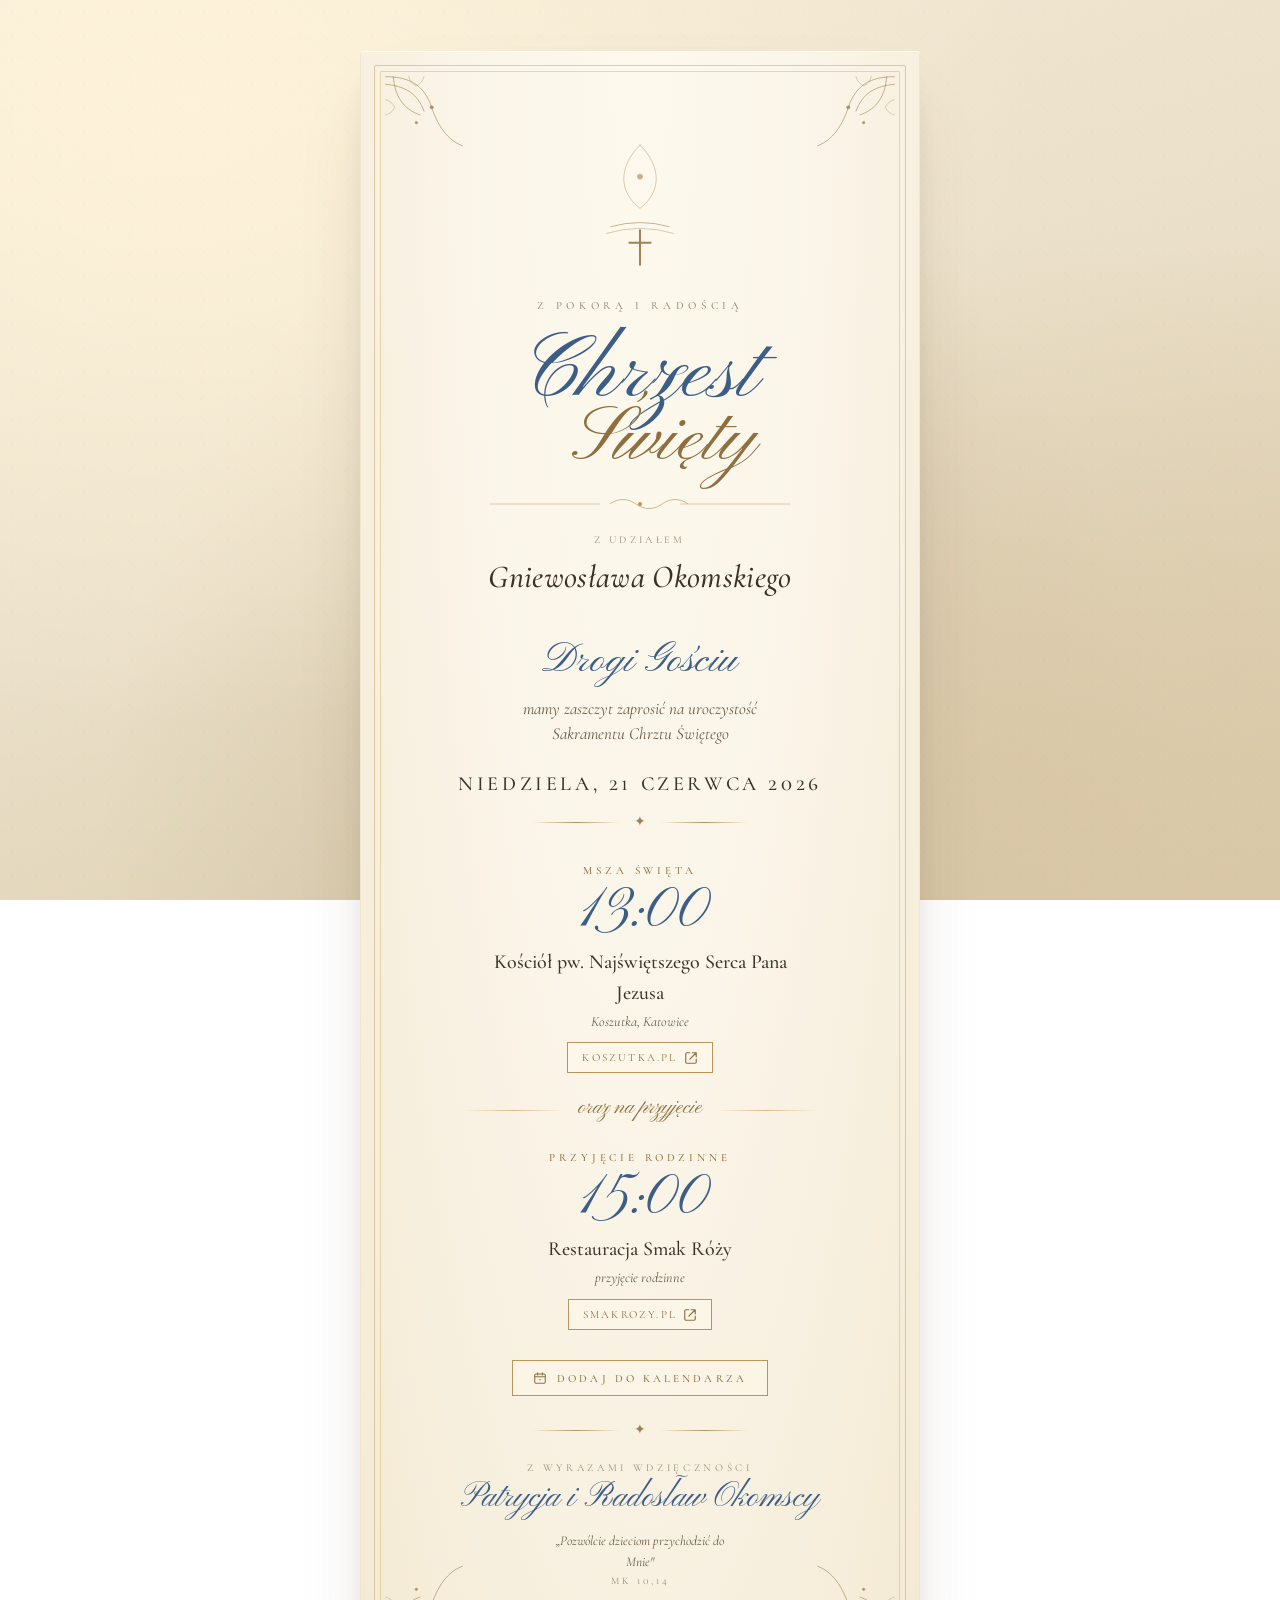
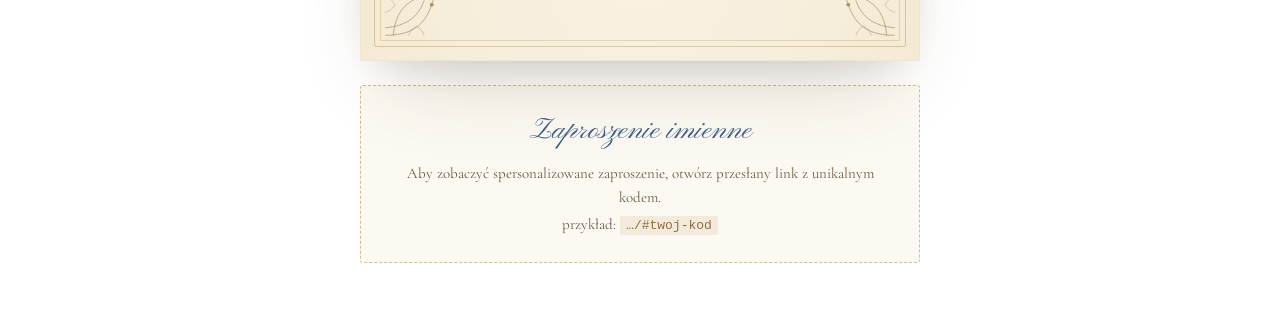
==== commit a133204b: "Add calendar integration (.ics + Google + Outlook) to invitation" ====
--- a/index.html
+++ b/index.html
@@ -107,6 +107,31 @@
             <svg viewBox="0 0 24 24" width="14" height="14" aria-hidden="true"><path d="M14 3h7v7M10 14L21 3M21 14v5a2 2 0 01-2 2H5a2 2 0 01-2-2V5a2 2 0 012-2h5" fill="none" stroke="currentColor" stroke-width="2" stroke-linecap="round" stroke-linejoin="round"/></svg>
           </a>
         </div>
+
+        <div class="calendar-wrap">
+          <button class="calendar-btn" id="calendarBtn" type="button" aria-haspopup="true" aria-expanded="false">
+            <svg viewBox="0 0 24 24" fill="none" stroke="currentColor" stroke-width="1.8" stroke-linecap="round" stroke-linejoin="round" aria-hidden="true">
+              <rect x="3" y="5" width="18" height="16" rx="2"/>
+              <path d="M3 10h18M8 3v4M16 3v4"/>
+              <circle cx="12" cy="15" r="1.2" fill="currentColor" stroke="none"/>
+            </svg>
+            Dodaj do kalendarza
+          </button>
+          <div class="calendar-menu" id="calendarMenu" role="menu">
+            <button type="button" data-action="ics" role="menuitem">
+              <svg class="calendar-menu__icon" viewBox="0 0 24 24" fill="none" stroke="currentColor" stroke-width="1.8" stroke-linecap="round" stroke-linejoin="round"><path d="M12 3v14m0 0l-5-5m5 5l5-5M4 21h16"/></svg>
+              <span>Pobierz plik .ics</span>
+            </button>
+            <a href="#" id="googleCalLink" target="_blank" rel="noopener" role="menuitem">
+              <svg class="calendar-menu__icon" viewBox="0 0 24 24" fill="none" stroke="currentColor" stroke-width="1.8" stroke-linecap="round" stroke-linejoin="round"><rect x="4" y="4" width="16" height="16" rx="2"/><path d="M9 9h6v6H9z"/></svg>
+              <span>Google Calendar</span>
+            </a>
+            <a href="#" id="outlookCalLink" target="_blank" rel="noopener" role="menuitem">
+              <svg class="calendar-menu__icon" viewBox="0 0 24 24" fill="none" stroke="currentColor" stroke-width="1.8" stroke-linecap="round" stroke-linejoin="round"><path d="M3 7l9 6 9-6M3 7v10a2 2 0 002 2h14a2 2 0 002-2V7M3 7l9-4 9 4"/></svg>
+              <span>Outlook Web</span>
+            </a>
+          </div>
+        </div>
       </section>
 
       <footer class="card__footer">
--- a/style.css
+++ b/style.css
@@ -343,6 +343,105 @@
   padding-bottom: 4px;
 }
 
+.calendar-wrap {
+  margin: 22px auto 0;
+  position: relative;
+  display: flex;
+  justify-content: center;
+}
+.calendar-btn {
+  display: inline-flex;
+  align-items: center;
+  gap: 10px;
+  font-family: var(--font-smallcaps);
+  text-transform: uppercase;
+  letter-spacing: 0.28em;
+  font-size: 11px;
+  color: var(--gold-deep);
+  background: rgba(255, 250, 235, 0.5);
+  border: 1px solid var(--gold);
+  padding: 10px 20px;
+  cursor: pointer;
+  transition: background 0.25s, color 0.25s;
+  font-weight: 500;
+  border-radius: 0;
+}
+.calendar-btn:hover,
+.calendar-btn:focus-visible {
+  background: var(--gold-deep);
+  color: var(--paper);
+  outline: none;
+}
+.calendar-btn svg {
+  width: 14px;
+  height: 14px;
+  flex-shrink: 0;
+}
+.calendar-menu {
+  position: absolute;
+  top: calc(100% + 8px);
+  left: 50%;
+  transform: translateX(-50%) translateY(-6px);
+  background: var(--paper);
+  border: 1px solid var(--gold-light);
+  box-shadow: 0 14px 32px -14px var(--paper-shadow);
+  min-width: 230px;
+  opacity: 0;
+  pointer-events: none;
+  transition: opacity 0.25s, transform 0.25s;
+  z-index: 6;
+}
+.calendar-menu.open {
+  opacity: 1;
+  pointer-events: auto;
+  transform: translateX(-50%) translateY(0);
+}
+.calendar-menu::before {
+  content: "";
+  position: absolute;
+  top: -6px;
+  left: 50%;
+  transform: translateX(-50%) rotate(45deg);
+  width: 10px;
+  height: 10px;
+  background: var(--paper);
+  border-left: 1px solid var(--gold-light);
+  border-top: 1px solid var(--gold-light);
+}
+.calendar-menu button,
+.calendar-menu a {
+  display: flex;
+  align-items: center;
+  gap: 10px;
+  width: 100%;
+  background: none;
+  border: none;
+  padding: 12px 16px;
+  font-family: var(--font-serif);
+  font-size: 14.5px;
+  color: var(--ink);
+  cursor: pointer;
+  text-align: left;
+  text-decoration: none;
+  transition: background 0.18s;
+}
+.calendar-menu button + button,
+.calendar-menu button + a,
+.calendar-menu a + a,
+.calendar-menu a + button {
+  border-top: 1px solid rgba(184, 149, 92, 0.18);
+}
+.calendar-menu button:hover,
+.calendar-menu a:hover {
+  background: rgba(216, 188, 130, 0.18);
+}
+.calendar-menu__icon {
+  width: 16px;
+  height: 16px;
+  color: var(--gold-deep);
+  flex-shrink: 0;
+}
+
 .card__footer {
   margin-top: 24px;
   text-align: center;
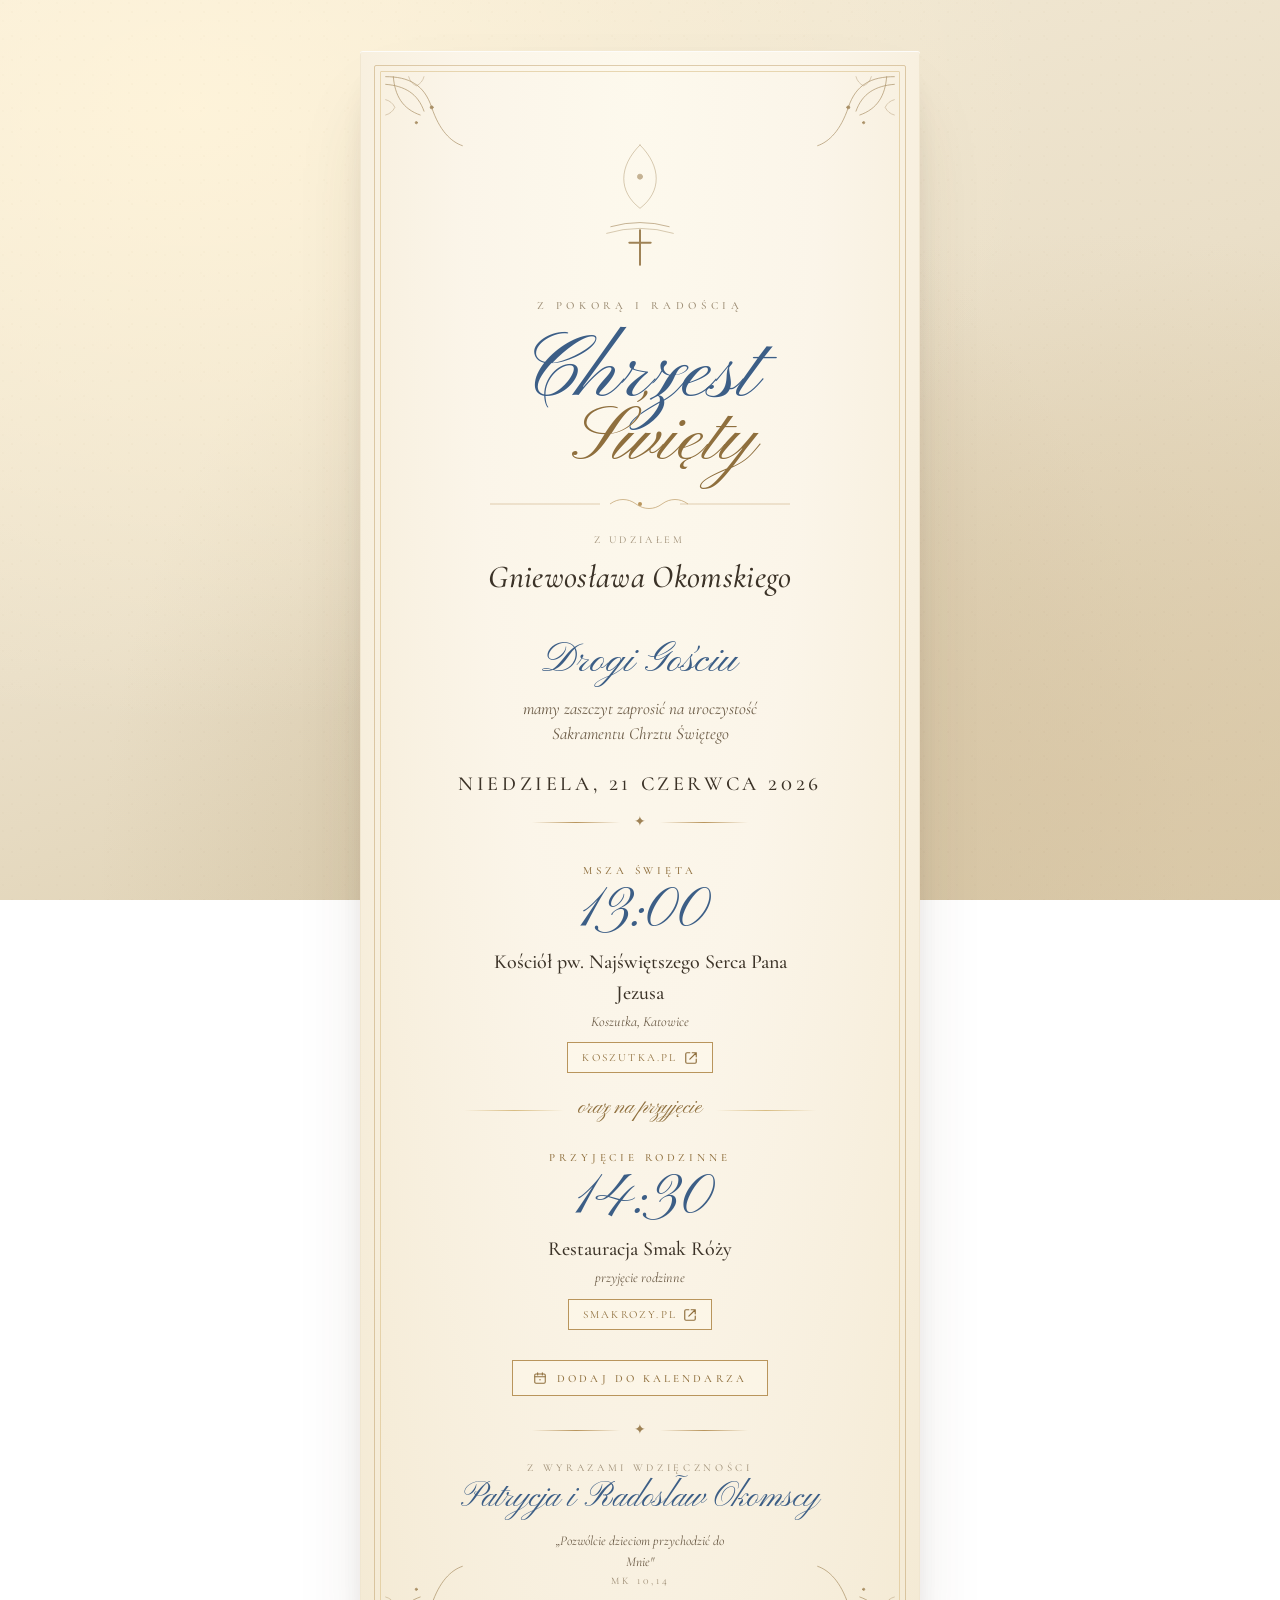
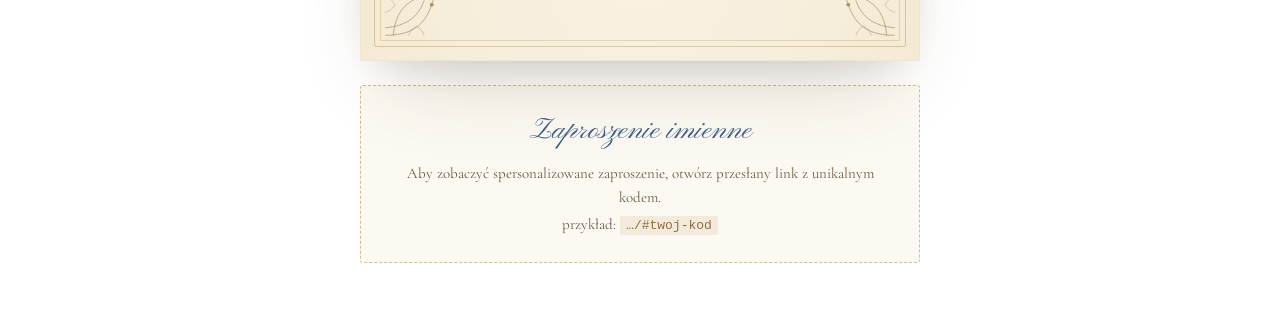
==== commit 3a291c06: "Change reception time from 15:00 to 14:30" ====
--- a/index.html
+++ b/index.html
@@ -99,7 +99,7 @@
 
         <div class="detail detail--event">
           <p class="detail__kind">Przyjęcie rodzinne</p>
-          <p class="detail__time" id="receptionTime">15:00</p>
+          <p class="detail__time" id="receptionTime">14:30</p>
           <p class="detail__place" id="receptionPlace">Restauracja Smak Róży</p>
           <p class="detail__hint" id="receptionHint">poczęstunek i wspólna celebracja</p>
           <a class="detail__link" id="receptionLink" href="https://smakrozy.pl/" target="_blank" rel="noopener">
